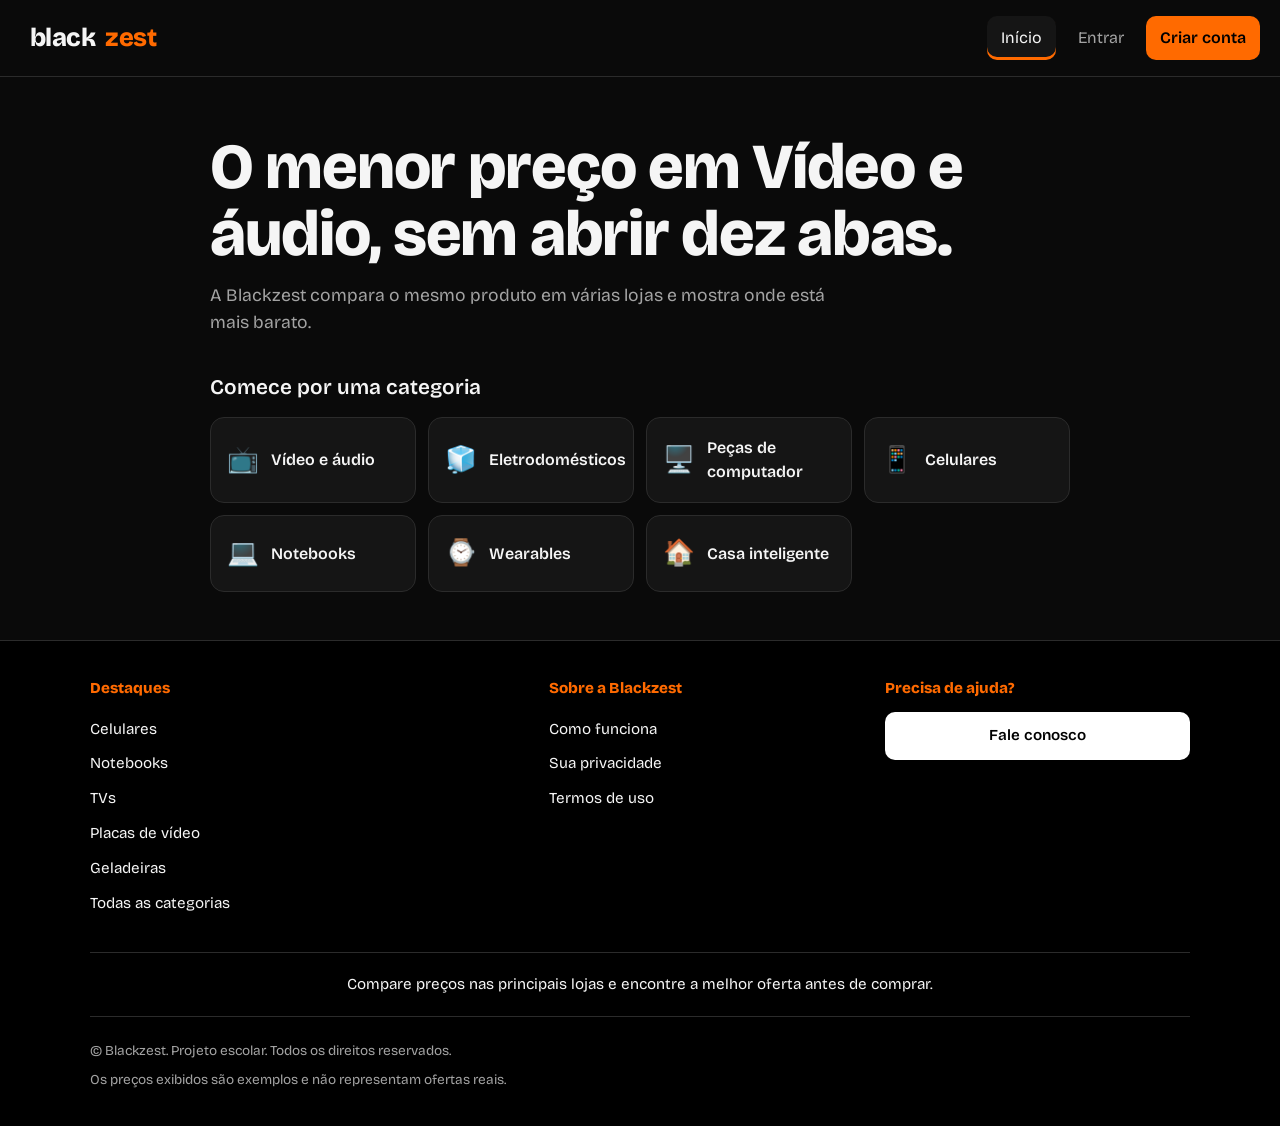
==== index.html @ 256469bb "Add files via upload" ====
<!doctype html>
<html lang="pt-BR">
<head>
  <meta charset="utf-8">
  <meta name="viewport" content="width=device-width, initial-scale=1">
  <title>Blackzest | Compare preços de Vídeo e áudio</title>
  <link rel="preconnect" href="https://fonts.googleapis.com">
  <link rel="preconnect" href="https://fonts.gstatic.com" crossorigin>
  <link href="https://fonts.googleapis.com/css2?family=Bricolage+Grotesque:wght@400;600;800&display=swap" rel="stylesheet">
  <link rel="stylesheet" href="style.css">
</head>
<body>
  <header class="topo">
    <a class="logo" href="index.html"><img class="logo-img" src="imagens/logo.png" alt="">black<span>zest</span></a>
    <nav aria-label="Principal">
      <a href="index.html" aria-current="page">Início</a>
    </nav>
  </header>

  <main>
    <section class="hero">
      <h1>O menor preço em Vídeo e áudio, sem abrir dez abas.</h1>
      <p class="lead">A Blackzest compara o mesmo produto em várias lojas e mostra onde está mais barato.</p>
    </section>

    <section class="categorias">
      <h2>Comece por uma categoria</h2>
    <div class="grade">
  <a class="cat" href="pesquisa.html?cat=eletronicos"><span aria-hidden="true">📺</span>Vídeo e áudio</a>
  <a class="cat" href="pesquisa.html?cat=eletrodomesticos"><span aria-hidden="true">🧊</span>Eletrodomésticos</a>
  <a class="cat" href="pesquisa.html?cat=pecas"><span aria-hidden="true">🖥️</span>Peças de computador</a>
  <a class="cat" href="pesquisa.html?cat=celulares"><span aria-hidden="true">📱</span>Celulares</a>
  <a class="cat" href="pesquisa.html?cat=notebooks"><span aria-hidden="true">💻</span>Notebooks</a>
  <a class="cat" href="pesquisa.html?cat=wearables"><span aria-hidden="true">⌚</span>Wearables</a>
  <a class="cat" href="pesquisa.html?cat=casa"><span aria-hidden="true">🏠</span>Casa inteligente</a>
</div>
    </section>
  </main>

<footer class="rodape">
  <div class="rodape-in">
    <div class="rodape-cols">
      <div>
        <h3>Destaques</h3>
        <ul>
          <li><a href="pesquisa.html?cat=celulares">Celulares</a></li>
          <li><a href="pesquisa.html?q=notebook">Notebooks</a></li>
          <li><a href="pesquisa.html?q=tv">TVs</a></li>
          <li><a href="pesquisa.html?q=placa de video">Placas de vídeo</a></li>
          <li><a href="pesquisa.html?q=geladeira">Geladeiras</a></li>
          <li><a href="pesquisa.html">Todas as categorias</a></li>
        </ul>
      </div>

      <div>
        <h3>Sobre a Blackzest</h3>
        <ul>
          <li><a href="ajuda.html#como-funciona">Como funciona</a></li>
          <li><a href="ajuda.html#privacidade">Sua privacidade</a></li>
          <li><a href="ajuda.html#termos">Termos de uso</a></li>
        </ul>
      </div>

      <div>
        <h3>Precisa de ajuda?</h3>
        <a class="btn-ajuda" href="ajuda.html#contato">Fale conosco</a>
      </div>
    </div>

    <p class="rodape-msg">Compare preços nas principais lojas e encontre a melhor oferta antes de comprar.</p>

    <div class="legal">
      <p>© Blackzest. Projeto escolar. Todos os direitos reservados.</p>
      <p>Os preços exibidos são exemplos e não representam ofertas reais.</p>
    </div>
  </div>
</footer>
<script src="auth.js"></script>
</body>
</html>
---- style.css ----
:root {
  --bg: #0a0a0a;
  --surface: #151515;
  --ink: #f5f5f5;
  --muted: #a3a3a3;
  --line: #2b2b2b;
  --laranja: #ff6a00;
  --laranja-suave: #2a1706;
  --barra: #333333;
}

*, *::before, *::after { box-sizing: border-box; }

body {
  margin: 0;
  background: var(--bg);
  color: var(--ink);
  font-family: "Bricolage Grotesque", system-ui, -apple-system, "Segoe UI", Roboto, sans-serif;
  line-height: 1.5;
}

input, select, button, a { font: inherit; }
a { color: inherit; }
:focus-visible { outline: 3px solid var(--laranja); outline-offset: 2px; }

.sr {
  position: absolute; width: 1px; height: 1px; overflow: hidden;
  clip: rect(0 0 0 0); white-space: nowrap;
}

/* Topo */
.topo {
  display: flex; flex-wrap: wrap; gap: 12px;
  align-items: center; justify-content: space-between;
  padding: 16px 20px; border-bottom: 1px solid var(--line);
}
.logo { font-size: 1.6rem; font-weight: 800; text-decoration: none; letter-spacing: -.02em; }
.logo span { color: var(--laranja); }
.topo nav { display: flex; gap: 8px; }
.topo nav a {
  padding: 10px 14px; border-radius: 10px; text-decoration: none;
  color: var(--muted); min-height: 44px; display: inline-flex; align-items: center;
}
.topo nav a[aria-current="page"] { color: var(--ink); background: var(--surface); box-shadow: inset 0 -3px 0 var(--laranja); }

/* Página inicial */
.hero { max-width: 900px; margin: 0 auto; padding: 56px 20px 0; }
h1 { font-size: clamp(2.1rem, 7vw, 4rem); line-height: 1.05; font-weight: 800; margin: 0 0 16px; letter-spacing: -.02em; }
.lead { color: var(--muted); font-size: 1.1rem; max-width: 56ch; margin: 0 0 28px; }


.categorias { max-width: 900px; margin: 0 auto; padding: 8px 20px 48px; }
h2 { font-size: 1.3rem; font-weight: 600; margin: 0 0 14px; }
.grade { display: grid; grid-template-columns: repeat(auto-fit, minmax(190px, 1fr)); gap: 12px; }
.cat {
  display: flex; align-items: center; gap: 12px; padding: 18px 16px; min-height: 64px;
  background: var(--surface); border: 1.5px solid var(--line); border-radius: 14px;
  text-decoration: none; font-weight: 600;
}
.cat span { font-size: 1.6rem; }
.cat:hover { border-color: var(--laranja); }

/* Página de pesquisa */
.pagina { max-width: 960px; margin: 0 auto; padding: 28px 16px 48px; }
.chips { display: flex; flex-wrap: wrap; gap: 8px; margin: 14px 0; }
.chip {
  min-height: 44px; padding: 0 16px; border-radius: 99px; cursor: pointer;
  background: var(--surface); color: var(--ink); border: 1.5px solid var(--line);
}
.chip[aria-pressed="true"] { background: var(--laranja); border-color: var(--laranja); color: #000; font-weight: 600; }

.products { display: grid; grid-template-columns: repeat(auto-fit, minmax(230px, 1fr)); gap: 10px; margin: 6px 0 26px; }
.pick {
  display: flex; gap: 12px; align-items: center; text-align: left; min-height: 68px;
  padding: 12px 14px; background: var(--surface); color: var(--ink);
  border: 1.5px solid var(--line); border-radius: 12px; cursor: pointer;
}
.pick[aria-pressed="true"] { border-color: var(--laranja); background: var(--laranja-suave); }
.pick .em { font-size: 1.7rem; }
.pick b { display: block; font-weight: 600; line-height: 1.2; }
.pick small { color: var(--muted); }

.panel { background: var(--surface); border: 1.5px solid var(--line); border-radius: 16px; padding: 20px 16px; }
.head { display: flex; flex-wrap: wrap; gap: 14px; justify-content: space-between; align-items: flex-end; margin-bottom: 18px; }
.best-line { margin: 2px 0 0; color: var(--muted); }
.best-line strong { display: block; font-size: clamp(2rem, 7vw, 2.8rem); line-height: 1.1; color: var(--laranja); font-weight: 800; }
.sort { display: flex; flex-direction: column; gap: 4px; font-size: .9rem; color: var(--muted); }
.sort select {
  min-height: 44px; padding: 0 12px; background: var(--bg); color: var(--ink);
  border: 1.5px solid var(--line); border-radius: 10px;
}

.panel ul { list-style: none; margin: 0; padding: 0; display: grid; gap: 10px; }
.row {
  display: grid; grid-template-columns: 150px 1fr 110px 120px;
  grid-template-areas: "name track price go"; gap: 12px; align-items: center;
  padding: 12px; border: 1.5px solid var(--line); border-radius: 12px;
}
.row.best { border-color: var(--laranja); background: var(--laranja-suave); }
.name { grid-area: name; font-weight: 600; line-height: 1.25; }
.name small { display: block; font-weight: 400; color: var(--muted); font-size: .82rem; }
.track { grid-area: track; height: 12px; background: var(--barra); border-radius: 99px; overflow: hidden; }
.fill { height: 100%; background: var(--muted); border-radius: 99px; transition: width .4s ease; }
.best .fill { background: var(--laranja); }
.price { grid-area: price; font-weight: 800; font-size: 1.15rem; text-align: right; }
.go {
  grid-area: go; display: inline-flex; align-items: center; justify-content: center;
  min-height: 44px; padding: 0 14px; border-radius: 10px; text-decoration: none;
  font-weight: 600; border: 1.5px solid var(--ink);
}
.best .go { background: var(--laranja); border-color: var(--laranja); color: #000; }
.vazio { padding: 24px 4px; color: var(--muted); }

/* Celular */
@media (max-width: 640px) {
  .hero { padding-top: 36px; }
  .row { grid-template-columns: 1fr auto; grid-template-areas: "name price" "track track" "go go"; }
  .go { width: 100%; }
  .sort, .sort select { width: 100%; }
}

@media (prefers-reduced-motion: reduce) {
  .fill { transition: none; }
}

/* Rodapé */
.rodape { background: #000; border-top: 1px solid var(--line); padding: 36px 20px 28px; font-size: .95rem; }
.rodape-in { max-width: 1100px; margin: 0 auto; }
.rodape-cols { display: grid; grid-template-columns: 1.4fr 1fr 1fr; gap: 32px; }
.rodape h3 { color: var(--laranja); font-size: .95rem; font-weight: 800; margin: 0 0 12px; }
.rodape ul { list-style: none; margin: 0; padding: 0; }
.rodape li a { display: inline-block; padding: 6px 0; text-decoration: none; }
.rodape li a:hover { color: var(--laranja); }
.btn-ajuda {
  display: flex; align-items: center; justify-content: center; min-height: 48px;
  background: #fff; color: #000; border-radius: 10px; font-weight: 600; text-decoration: none;
}
.rodape-msg {
  margin: 32px 0 24px; padding: 20px 0; text-align: center;
  border-top: 1px solid var(--line); border-bottom: 1px solid var(--line);
}
.legal { color: var(--muted); font-size: .85rem; }
.legal p { margin: 0 0 8px; }

@media (max-width: 640px) {
  .rodape-cols { grid-template-columns: 1fr; gap: 24px; }
}

/* Página de ajuda */
.ajuda-grade { display: grid; grid-template-columns: repeat(3, 1fr); gap: 12px; margin: 24px 0 40px; }
.cartao {
  display: flex; flex-direction: column; align-items: center; justify-content: center;
  gap: 12px; min-height: 130px; padding: 20px 12px; text-align: center; text-decoration: none;
  background: var(--surface); border: 1.5px solid var(--line); border-bottom-width: 5px;
  border-radius: 12px; font-weight: 600;
}
.cartao:hover { border-color: var(--laranja); }
.cartao:last-child:nth-child(3n+1) { grid-column: 2; }
.icone {
  width: 38px; height: 38px; display: grid; place-items: center;
  border: 2.5px solid var(--laranja); border-radius: 50%;
  color: var(--laranja); font-weight: 800; font-size: 1.1rem;
}
.resposta { padding: 20px 0; border-top: 1px solid var(--line); scroll-margin-top: 16px; }
.resposta h2 { color: var(--laranja); }
.resposta p { color: var(--muted); max-width: 65ch; margin: 0 0 8px; }

@media (max-width: 640px) {
  .ajuda-grade { grid-template-columns: 1fr; }
  .cartao:last-child:nth-child(3n+1) { grid-column: auto; }
}

/* Produtos com foto */
.grade-produtos { display: grid; grid-template-columns: repeat(auto-fill, minmax(210px, 1fr)); gap: 14px; margin: 18px 0; }
.produto-card {
  display: flex; flex-direction: column; overflow: hidden; text-decoration: none;
  background: var(--surface); border: 1.5px solid var(--line); border-radius: 14px;
}
.produto-card:hover { border-color: var(--laranja); }
.produto-card .info { padding: 12px 14px 16px; }
.produto-card b { display: block; font-weight: 600; line-height: 1.25; margin-bottom: 4px; }
.produto-card small { color: var(--muted); }

.foto { position: relative; aspect-ratio: 1 / 1; background: #fff; display: grid; place-items: center; }
.foto img { position: absolute; inset: 0; width: 100%; height: 100%; object-fit: contain; padding: 12px; background: #fff; }
.foto-emoji { font-size: 3.5rem; }

/* Página do produto */
.voltar { display: inline-flex; align-items: center; min-height: 44px; color: var(--muted); text-decoration: none; }
.voltar:hover { color: var(--laranja); }
.produto-topo { display: grid; grid-template-columns: minmax(240px, 380px) 1fr; gap: 28px; align-items: start; margin-top: 8px; }
.produto-topo .foto { border: 1.5px solid var(--line); border-radius: 16px; overflow: hidden; }
.produto-topo h1 { font-size: clamp(1.6rem, 4.5vw, 2.4rem); }
.produto-info .head { margin: 22px 0 12px; }
.produto-info ul { list-style: none; margin: 0; padding: 0; display: grid; gap: 10px; }

@media (max-width: 820px) {
  .produto-topo { grid-template-columns: 1fr; }
}

/* Conta (cadastro e login) */
.topo nav { align-items: center; flex-wrap: wrap; }
.topo nav .btn-cad { background: var(--laranja); color: #000; font-weight: 600; }
.ola { padding: 0 6px; color: var(--muted); }
.link-sair {
  min-height: 44px; padding: 0 14px; background: transparent; color: var(--ink);
  border: 1.5px solid var(--line); border-radius: 10px; cursor: pointer;
}
.link-sair:hover { border-color: var(--laranja); }

.estreita { max-width: 460px; }
.form { display: grid; gap: 8px; margin: 22px 0 12px; }
.form label { font-weight: 600; margin-top: 8px; }
.form input {
  width: 100%; min-height: 50px; padding: 0 14px;
  background: var(--surface); color: var(--ink);
  border: 1.5px solid var(--line); border-radius: 12px;
}
.msg { min-height: 1.4em; margin: 8px 0 0; color: #ff6b6b; font-weight: 600; }
.btn-principal {
  min-height: 52px; border: 0; border-radius: 12px;
  background: var(--laranja); color: #000; font-weight: 800; cursor: pointer;
}
.alt { color: var(--muted); }
.alt a { color: var(--laranja); }

/* Favoritos */
.btn-fav {
  min-height: 44px; padding: 0 16px; margin: 4px 0 8px; cursor: pointer; font-weight: 600;
  background: transparent; color: var(--ink);
  border: 1.5px solid var(--line); border-radius: 99px;
}
.btn-fav:hover { border-color: var(--laranja); }
.btn-fav[aria-pressed="true"] { background: var(--laranja); border-color: var(--laranja); color: #000; }
.vazio a { color: var(--laranja); }

/* Logo no cabeçalho */
.logo { display: inline-flex; align-items: center; gap: 10px; }
.logo-img { height: 36px; width: auto; }
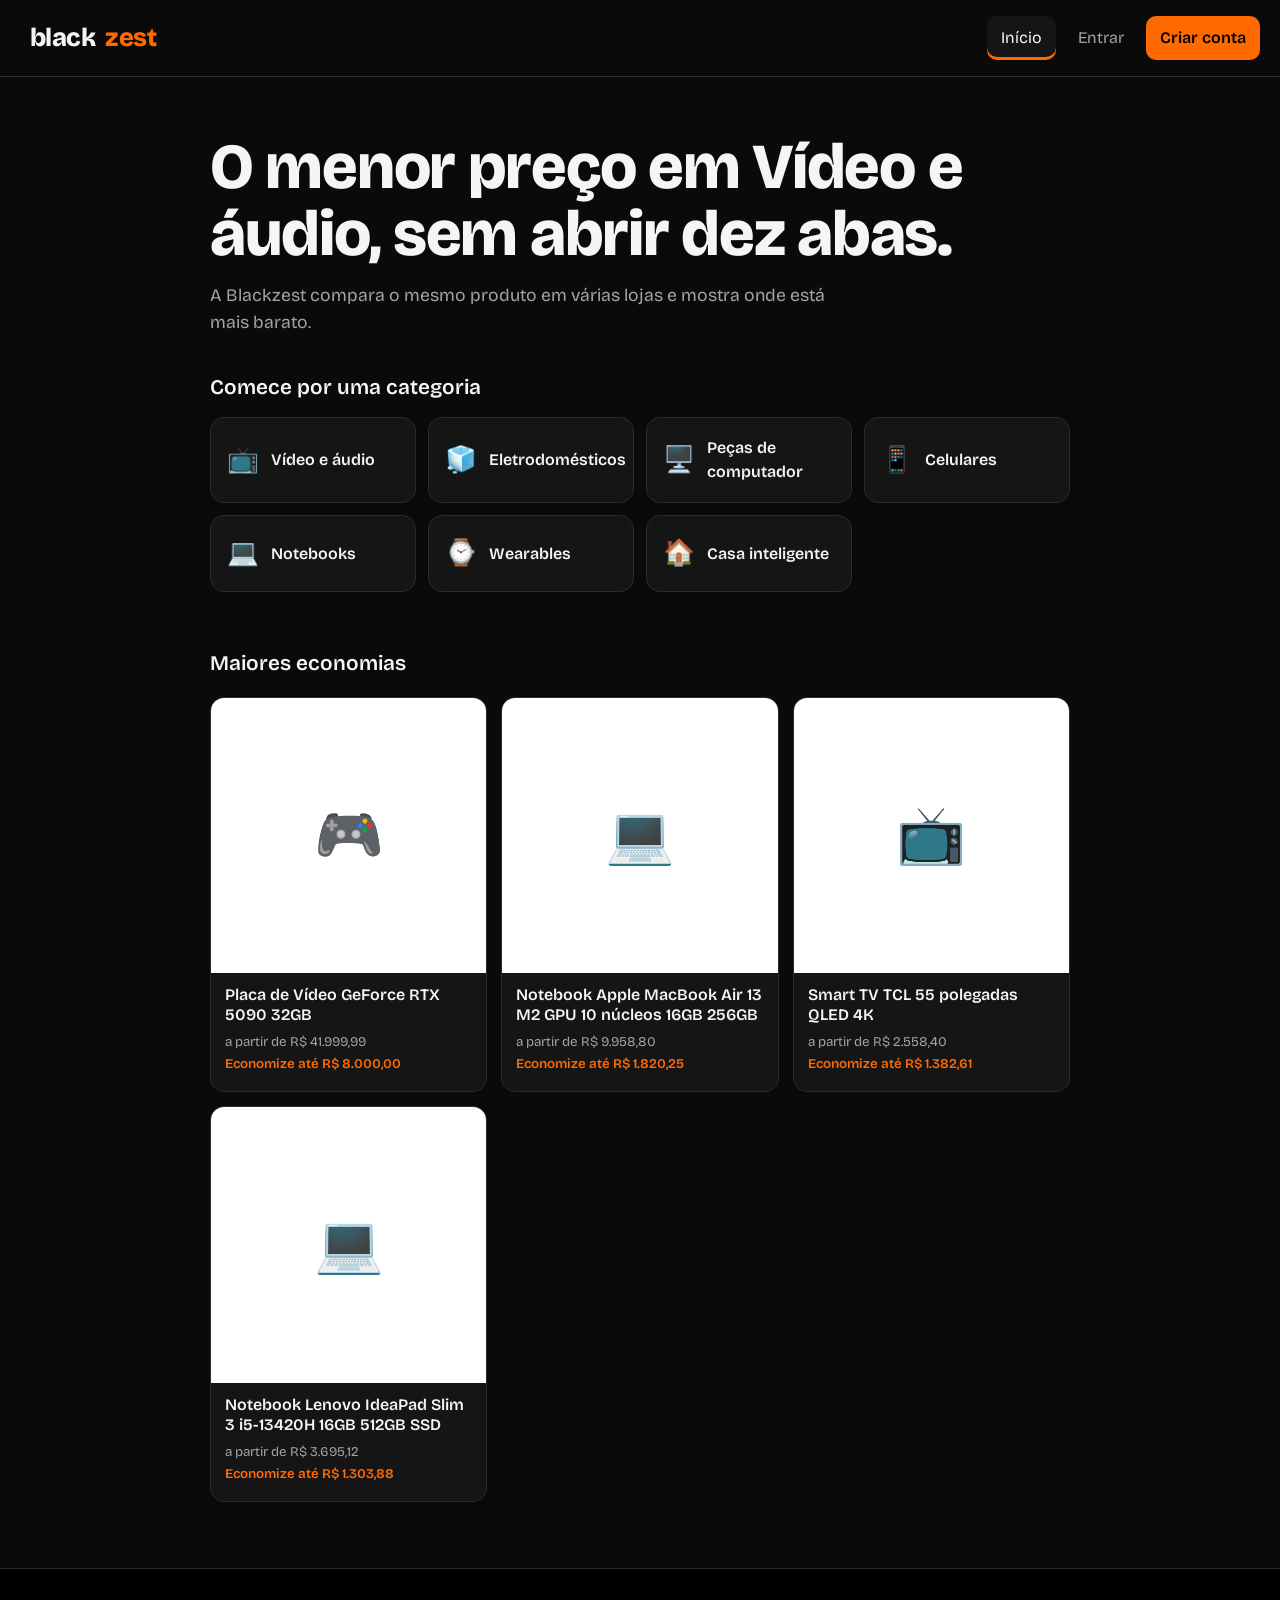
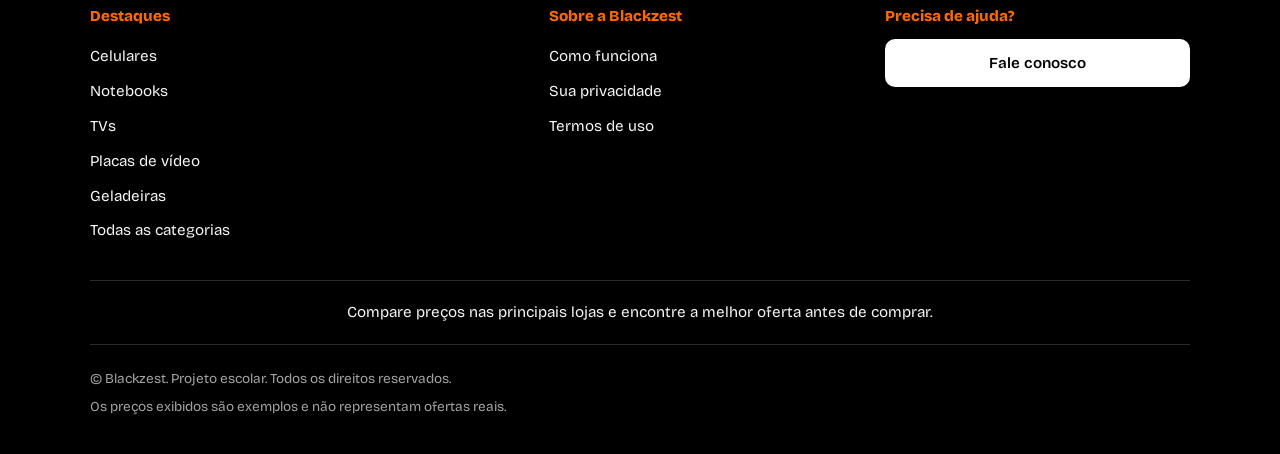
==== commit e21d5312: "Add files via upload" ====
--- a/index.html
+++ b/index.html
@@ -34,6 +34,11 @@
   <a class="cat" href="pesquisa.html?cat=wearables"><span aria-hidden="true">⌚</span>Wearables</a>
   <a class="cat" href="pesquisa.html?cat=casa"><span aria-hidden="true">🏠</span>Casa inteligente</a>
 </div>
+    </section>
+
+    <section class="categorias" id="economias" hidden>
+      <h2>Maiores economias</h2>
+      <div id="lista-economias" class="grade-produtos"></div>
     </section>
   </main>
 
@@ -75,6 +80,8 @@
     </div>
   </div>
 </footer>
+<script src="dados.js"></script>
+<script src="home.js"></script>
 <script src="auth.js"></script>
 </body>
 </html>
--- a/style.css
+++ b/style.css
@@ -180,6 +180,11 @@
 .produto-card .info { padding: 12px 14px 16px; }
 .produto-card b { display: block; font-weight: 600; line-height: 1.25; margin-bottom: 4px; }
 .produto-card small { color: var(--muted); }
+.produto-card small.economia { display: block; margin-top: 2px; color: var(--laranja); font-weight: 600; }
+.conferido { margin: 8px 0 0; color: var(--muted); font-size: .85rem; }
+.descricao { margin-top: 40px; padding-top: 24px; border-top: 1px solid var(--line); }
+.descricao p { margin: 0; max-width: 75ch; color: var(--muted); }
+.parecidos { margin-top: 40px; padding-top: 24px; border-top: 1px solid var(--line); }
 
 .foto { position: relative; aspect-ratio: 1 / 1; background: #fff; display: grid; place-items: center; }
 .foto img { position: absolute; inset: 0; width: 100%; height: 100%; object-fit: contain; padding: 12px; background: #fff; }
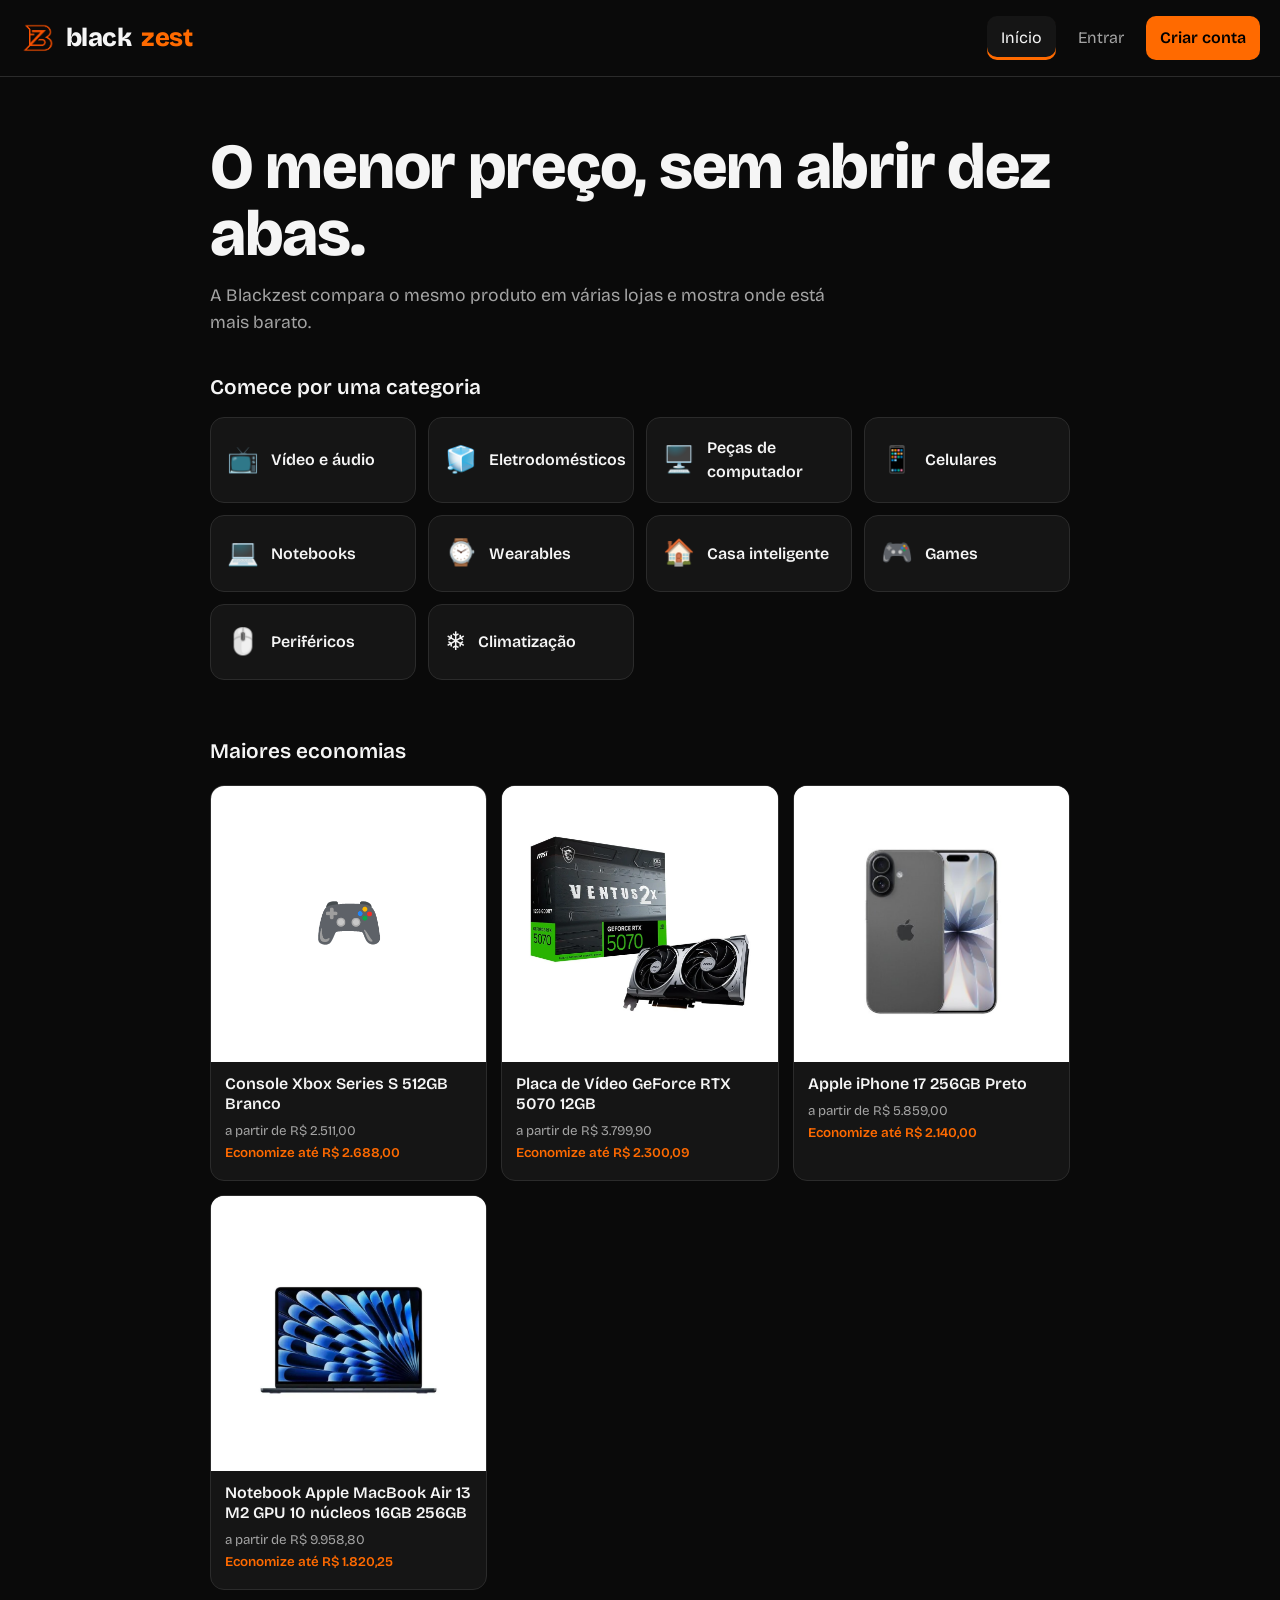
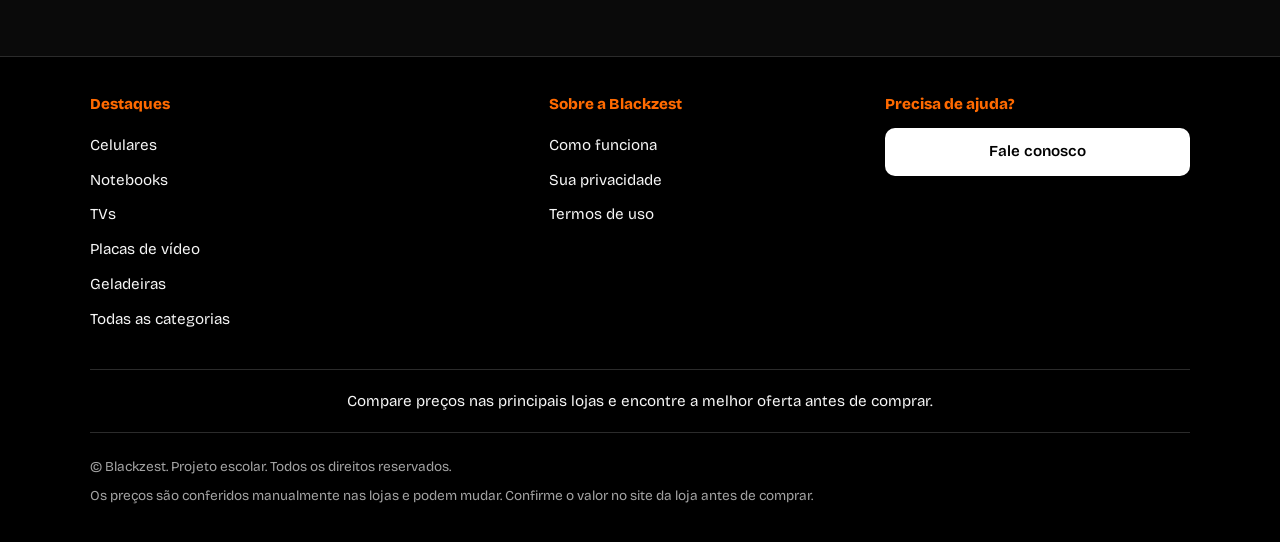
==== commit 9dc23662: "Add files via upload" ====
--- a/index.html
+++ b/index.html
@@ -3,7 +3,7 @@
 <head>
   <meta charset="utf-8">
   <meta name="viewport" content="width=device-width, initial-scale=1">
-  <title>Blackzest | Compare preços de Vídeo e áudio</title>
+  <title>Blackzest | Compare preços em várias lojas</title>
   <link rel="preconnect" href="https://fonts.googleapis.com">
   <link rel="preconnect" href="https://fonts.gstatic.com" crossorigin>
   <link href="https://fonts.googleapis.com/css2?family=Bricolage+Grotesque:wght@400;600;800&display=swap" rel="stylesheet">
@@ -19,7 +19,7 @@
 
   <main>
     <section class="hero">
-      <h1>O menor preço em Vídeo e áudio, sem abrir dez abas.</h1>
+      <h1>O menor preço, sem abrir dez abas.</h1>
       <p class="lead">A Blackzest compara o mesmo produto em várias lojas e mostra onde está mais barato.</p>
     </section>
 
@@ -33,6 +33,9 @@
   <a class="cat" href="pesquisa.html?cat=notebooks"><span aria-hidden="true">💻</span>Notebooks</a>
   <a class="cat" href="pesquisa.html?cat=wearables"><span aria-hidden="true">⌚</span>Wearables</a>
   <a class="cat" href="pesquisa.html?cat=casa"><span aria-hidden="true">🏠</span>Casa inteligente</a>
+  <a class="cat" href="pesquisa.html?cat=games"><span aria-hidden="true">🎮</span>Games</a>
+  <a class="cat" href="pesquisa.html?cat=perifericos"><span aria-hidden="true">🖱️</span>Periféricos</a>
+  <a class="cat" href="pesquisa.html?cat=climatizacao"><span aria-hidden="true">❄️</span>Climatização</a>
 </div>
     </section>
 
@@ -76,7 +79,7 @@
 
     <div class="legal">
       <p>© Blackzest. Projeto escolar. Todos os direitos reservados.</p>
-      <p>Os preços exibidos são exemplos e não representam ofertas reais.</p>
+      <p>Os preços são conferidos manualmente nas lojas e podem mudar. Confirme o valor no site da loja antes de comprar.</p>
     </div>
   </div>
 </footer>
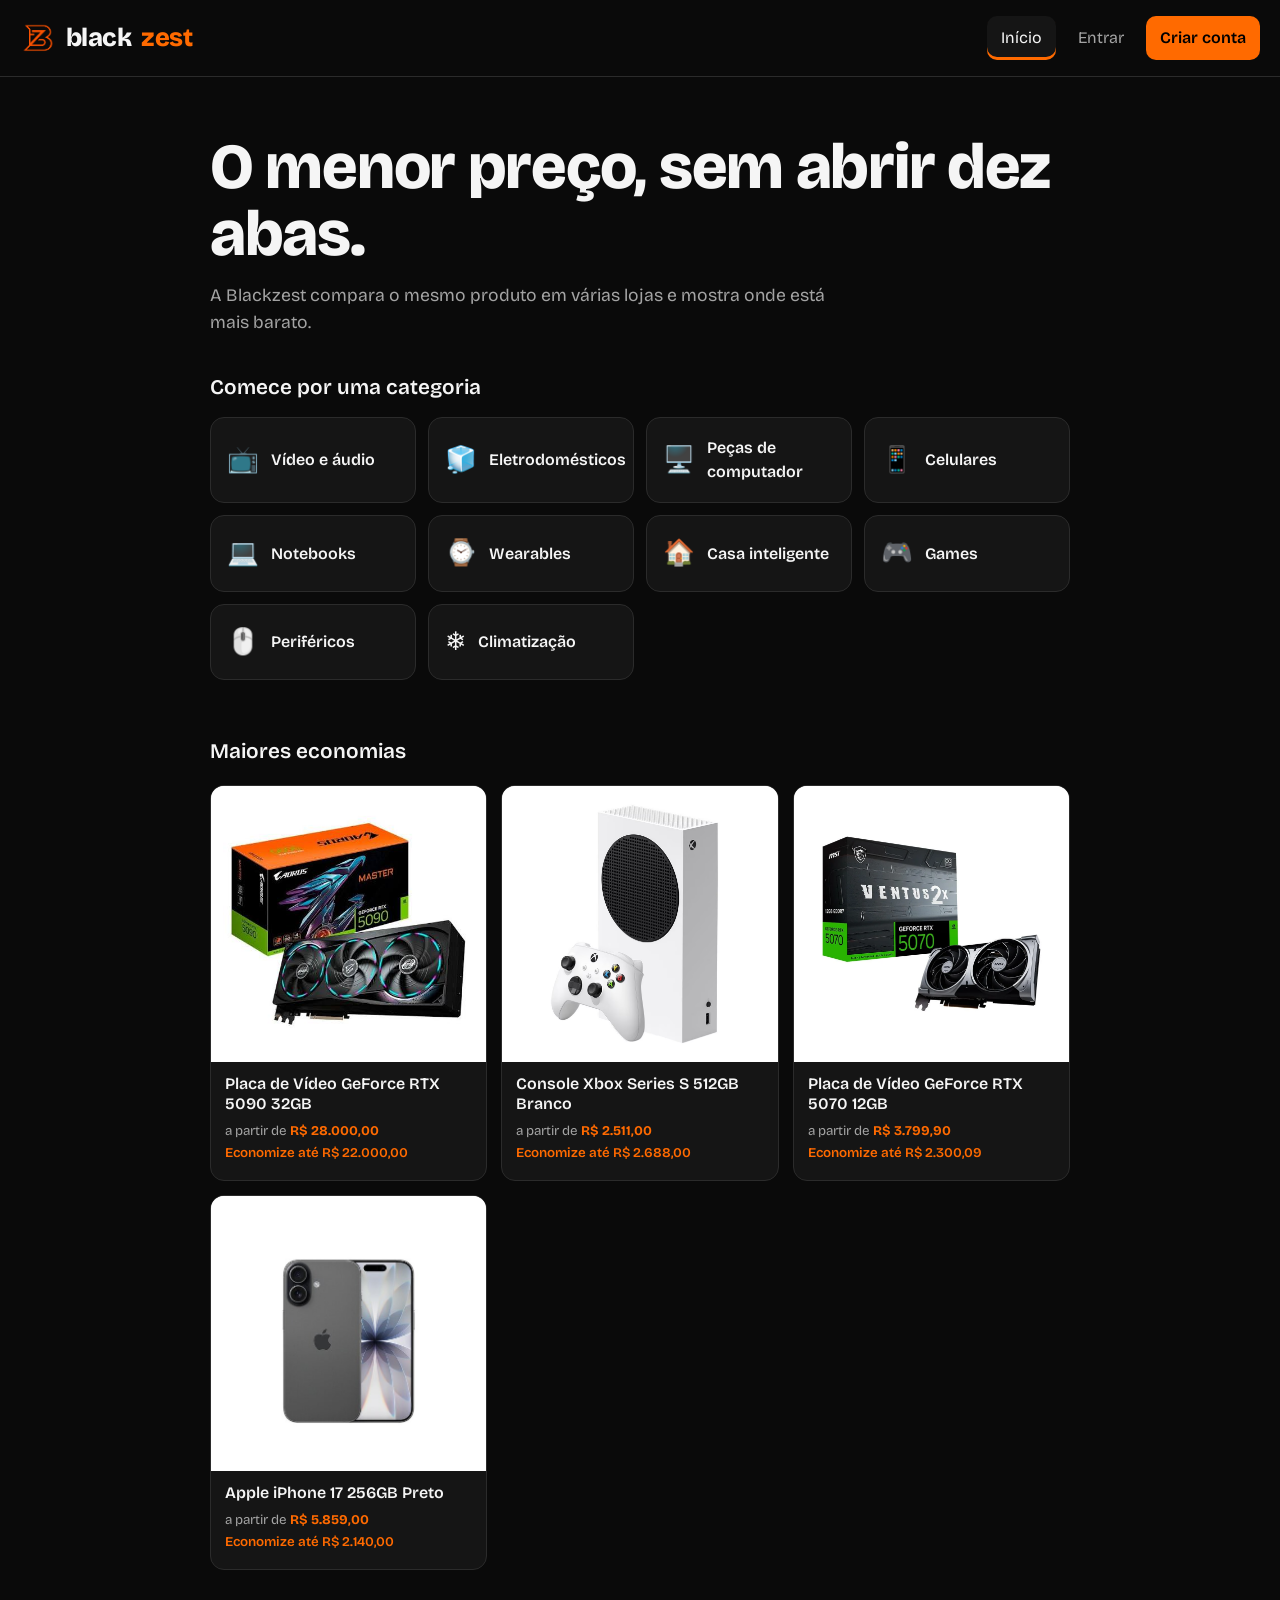
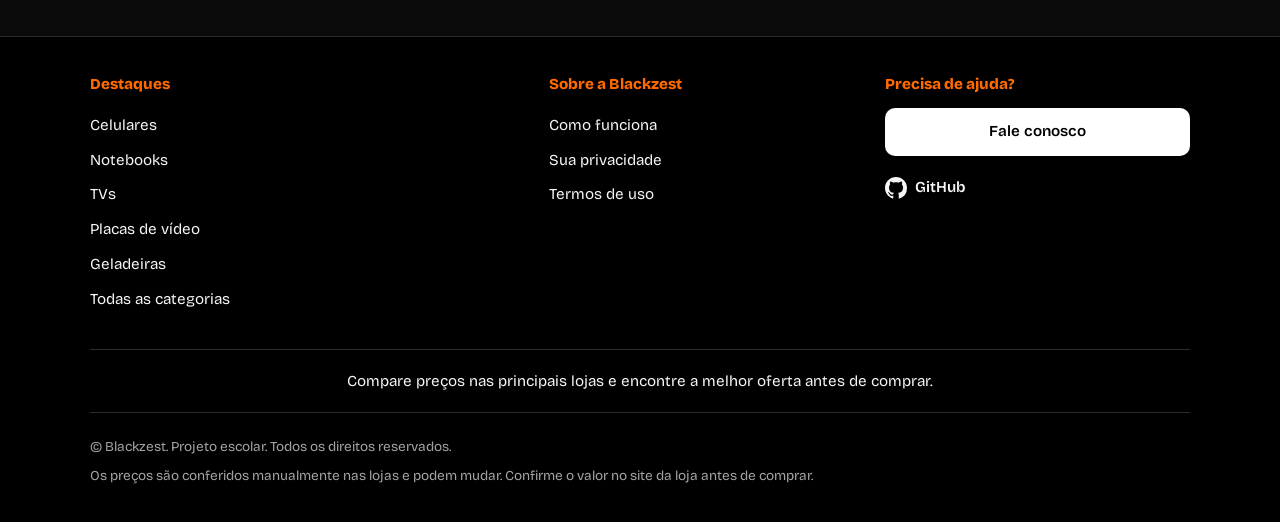
==== commit 706d91bc: "Add files via upload" ====
--- a/index.html
+++ b/index.html
@@ -71,7 +71,8 @@
 
       <div>
         <h3>Precisa de ajuda?</h3>
-        <a class="btn-ajuda" href="ajuda.html#contato">Fale conosco</a>
+        <a class="btn-ajuda" href="ajuda.html#contato">Fale conosco</a>
+        <a class="link-github" href="https://github.com/blackzest-projeto/projeto-tcc" target="_blank" rel="noopener noreferrer"><svg width="22" height="22" viewBox="0 0 16 16" fill="currentColor" aria-hidden="true"><path d="M8 0C3.58 0 0 3.58 0 8c0 3.54 2.29 6.53 5.47 7.59.4.07.55-.17.55-.38 0-.19-.01-.82-.01-1.49-2.01.37-2.53-.49-2.69-.94-.09-.23-.48-.94-.82-1.13-.28-.15-.68-.52-.01-.53.63-.01 1.08.58 1.23.82.72 1.21 1.87.87 2.33.66.07-.52.28-.87.51-1.07-1.78-.2-3.64-.89-3.64-3.95 0-.87.31-1.59.82-2.15-.08-.2-.36-1.02.08-2.12 0 0 .67-.21 2.2.82.64-.18 1.32-.27 2-.27.68 0 1.36.09 2 .27 1.53-1.04 2.2-.82 2.2-.82.44 1.1.16 1.92.08 2.12.51.56.82 1.27.82 2.15 0 3.07-1.87 3.75-3.65 3.95.29.25.54.73.54 1.48 0 1.07-.01 1.93-.01 2.2 0 .21.15.46.55.38A8.013 8.013 0 0016 8c0-4.42-3.58-8-8-8z"/></svg><span>GitHub</span></a>
       </div>
     </div>
 
--- a/style.css
+++ b/style.css
@@ -48,7 +48,6 @@
 h1 { font-size: clamp(2.1rem, 7vw, 4rem); line-height: 1.05; font-weight: 800; margin: 0 0 16px; letter-spacing: -.02em; }
 .lead { color: var(--muted); font-size: 1.1rem; max-width: 56ch; margin: 0 0 28px; }
 
-
 .categorias { max-width: 900px; margin: 0 auto; padding: 8px 20px 48px; }
 h2 { font-size: 1.3rem; font-weight: 600; margin: 0 0 14px; }
 .grade { display: grid; grid-template-columns: repeat(auto-fit, minmax(190px, 1fr)); gap: 12px; }
@@ -68,6 +67,22 @@
   background: var(--surface); color: var(--ink); border: 1.5px solid var(--line);
 }
 .chip[aria-pressed="true"] { background: var(--laranja); border-color: var(--laranja); color: #000; font-weight: 600; }
+
+/* Preço em destaque nos cards */
+.produto-card .preco { color: var(--laranja); font-weight: 700; }
+
+/* Ordenar produtos */
+.ordenar { display: flex; justify-content: flex-end; align-items: center; gap: 14px; margin: 4px 0 16px; }
+.ordenar > span { color: var(--muted); font-size: .95rem; padding-right: 14px; border-right: 1px solid var(--line); line-height: 2.2; }
+.ordenar select {
+  font: inherit; font-size: .95rem; color: var(--ink); cursor: pointer;
+  min-height: 40px; padding: 0 40px 0 12px; border-radius: 6px;
+  border: 1px solid var(--line); background-color: var(--surface);
+  appearance: none; -webkit-appearance: none;
+  background-image: url("data:image/svg+xml,%3Csvg xmlns='http://www.w3.org/2000/svg' width='14' height='14' viewBox='0 0 24 24' fill='none' stroke='%23888' stroke-width='3' stroke-linecap='round' stroke-linejoin='round'%3E%3Cpolyline points='6 9 12 15 18 9'/%3E%3C/svg%3E");
+  background-repeat: no-repeat; background-position: right 12px center;
+}
+.ordenar select:focus-visible { outline: 2px solid var(--laranja); outline-offset: 2px; }
 
 .products { display: grid; grid-template-columns: repeat(auto-fit, minmax(230px, 1fr)); gap: 10px; margin: 6px 0 26px; }
 .pick {
@@ -135,6 +150,11 @@
   display: flex; align-items: center; justify-content: center; min-height: 48px;
   background: #fff; color: #000; border-radius: 10px; font-weight: 600; text-decoration: none;
 }
+.link-github {
+  display: inline-flex; align-items: center; gap: 8px; min-height: 44px; margin-top: 10px;
+  color: var(--ink); text-decoration: none; font-weight: 600;
+}
+.link-github:hover { color: var(--laranja); }
 .rodape-msg {
   margin: 32px 0 24px; padding: 20px 0; text-align: center;
   border-top: 1px solid var(--line); border-bottom: 1px solid var(--line);
@@ -239,6 +259,7 @@
 .btn-fav[aria-pressed="true"] { background: var(--laranja); border-color: var(--laranja); color: #000; }
 .vazio a { color: var(--laranja); }
 
+
 /* Logo no cabeçalho */
 .logo { display: inline-flex; align-items: center; gap: 10px; }
 .logo-img { height: 36px; width: auto; }
